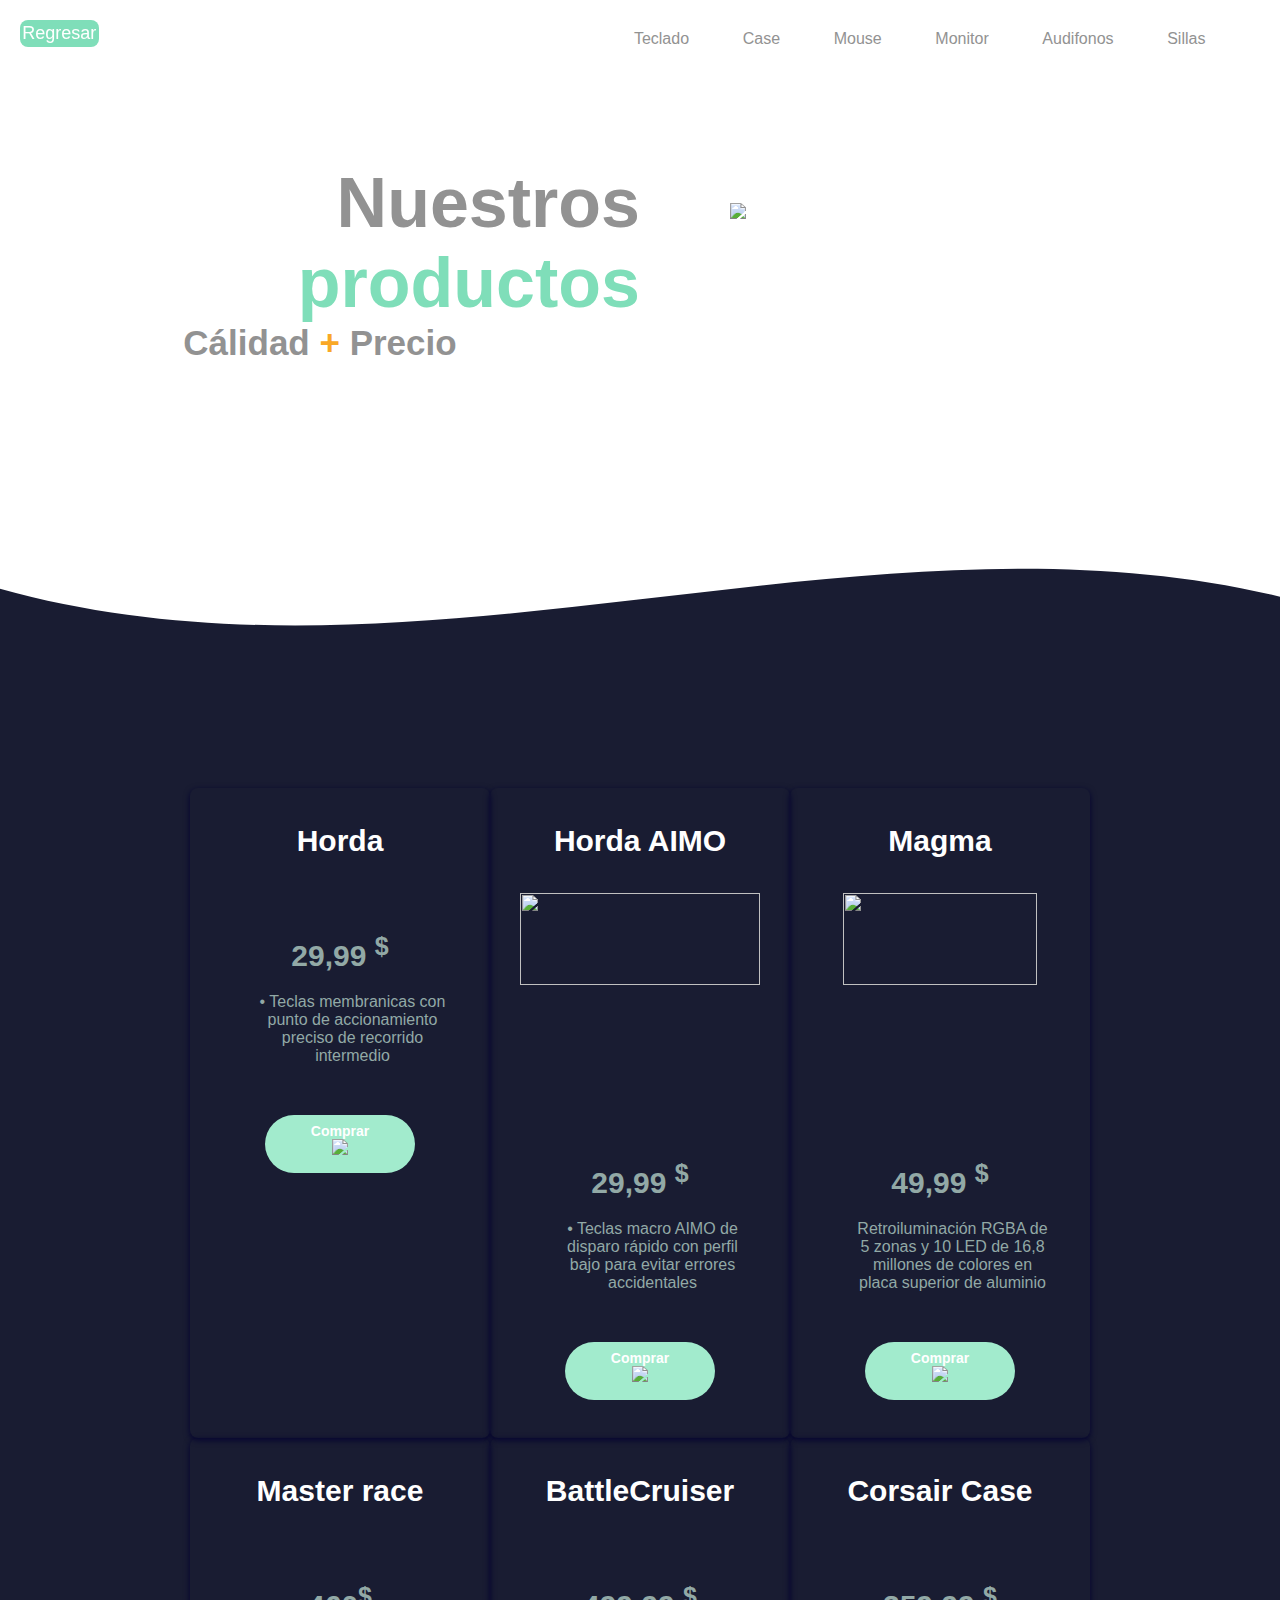
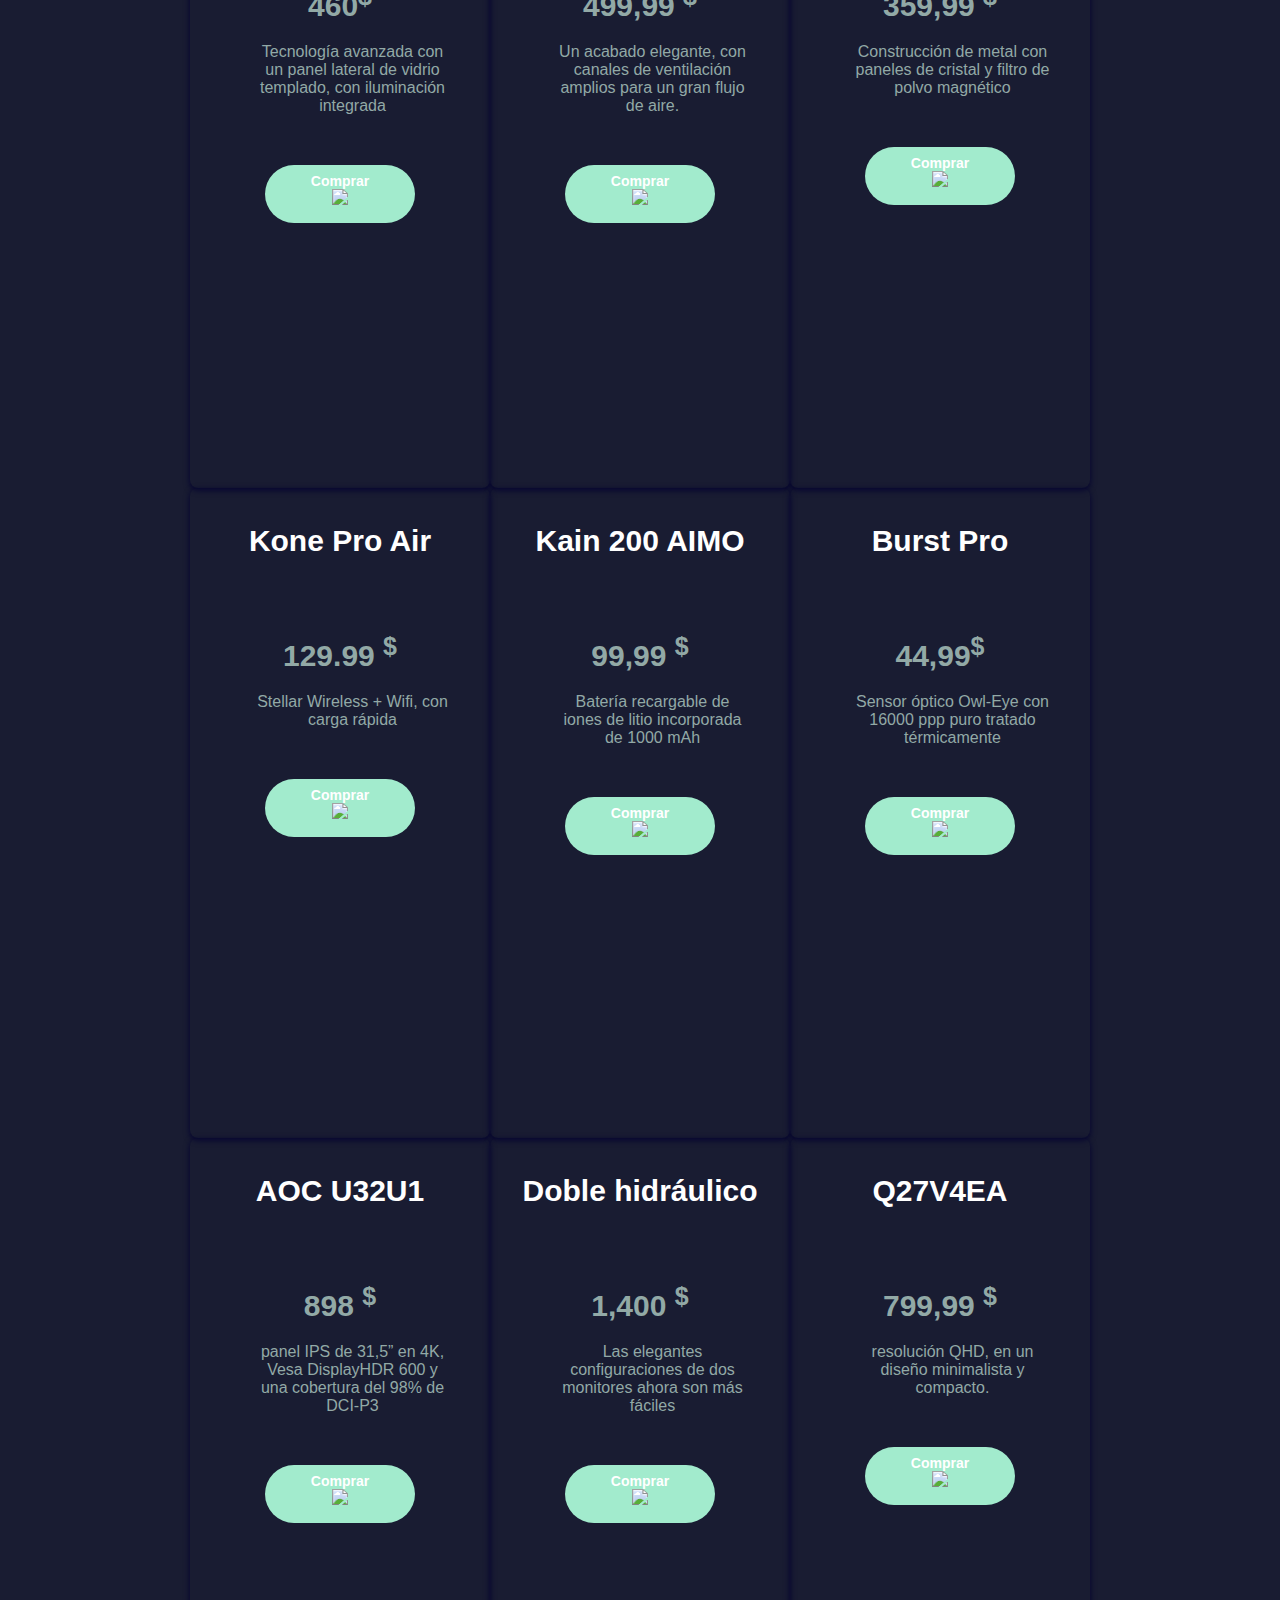
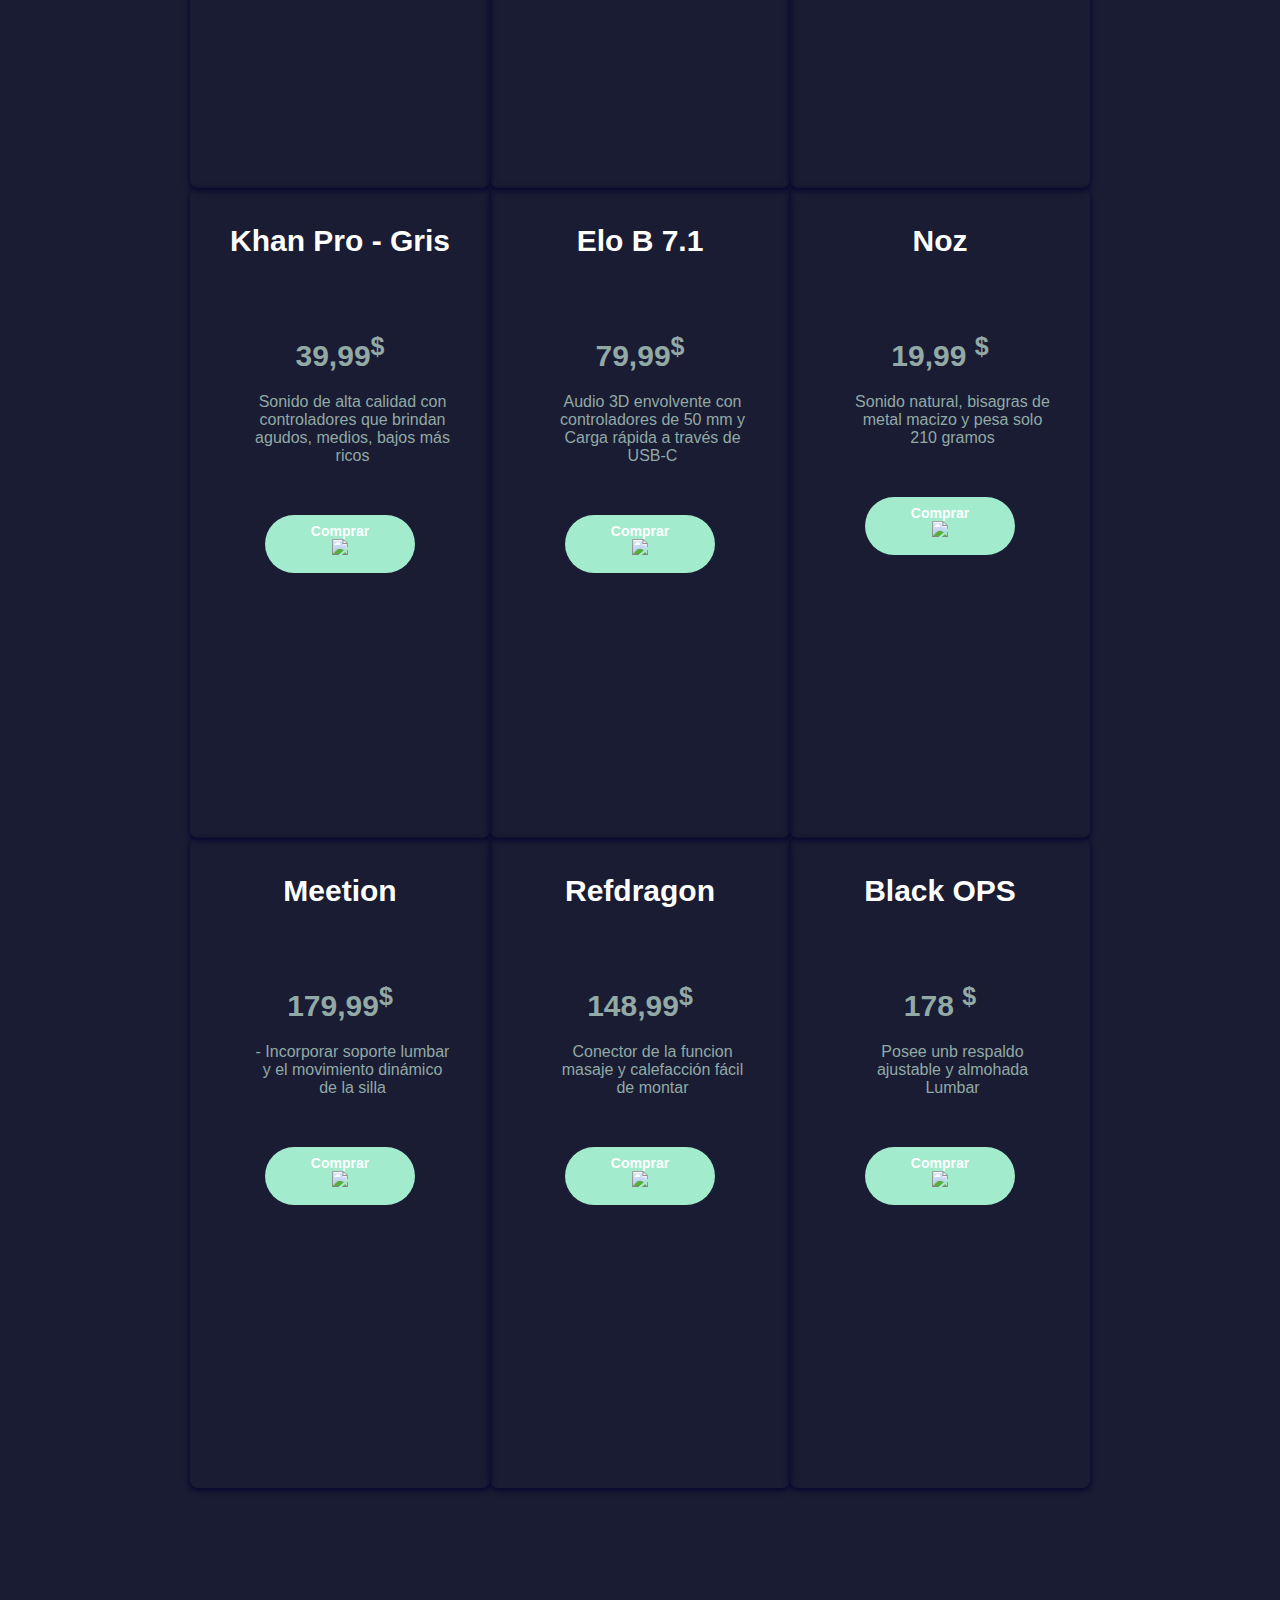
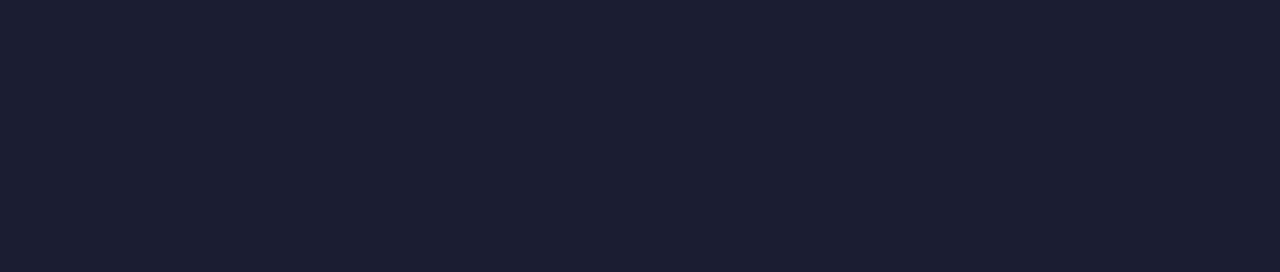
==== productos.html @ 246dfcaa "Add files via upload" ====
<!DOCTYPE html>
<html lang="Es">
<head>
    <meta charset="UTF-8">
    <meta http-equiv="X-UA-Compatible" content="IE=edge">
    <meta name="viewport" content="width=device-width, initial-scale=1.0">
    <link rel="stylesheet" href="styleProd.css">
    <link rel="icon" href="faicon1.ico">
    <title>Nuestros productos</title>
</head>
<body>
    
        <section class="portada">
            <header>
        
            <nav>
            <a href="index.html#galeriapre" id="iconn" class="iconn">Regresar</a>
          
            </nav>  
        
            <div class="productos activoo">
                <a href="#teclado">Teclado</a>
                <a href="#case">Case</a>
                <a href="#mouse">Mouse</a>
                <a href="#monitor">Monitor</a>
                <a href="#audifonos">Audifonos</a>
                <a href="#sillas">Sillas</a>
            </div>
          <section class="textos-header">  
               <h1>
                   Nuestros   <span>productos </span>
                </h1>
        
               <h2> Cálidad  <span>+</span>   Precio</h2>
            </section>
             
        <img src="imagenes/ss.svg" class="imgpor">
            </header>
            <div class="wave"  style="height: 160px; overflow: hidden;" ><svg viewBox="0 0 500 150" preserveAspectRatio="none" style="height: 100%; width: 100%;"><path d="M-17.60,70.16 C157.33,212.26 345.82,-22.59 518.51,102.73 L513.99,157.99 L0.00,150.00 Z" style="stroke: none; fill:#191c32;"></path></svg></div>
                  <script  src="script.js"> </script>
       </section>




<section class="galeria">
    
    <div class="contenedorr" >
        <div class="tabla">
            <h2>Horda</h2>
            <img src="imagenes/Productos/teclado4.png" alt="" class="imgproducto">
            <h3>   29,99 <sup>$</sup></h3>
            <p>• Teclas membranicas con punto de accionamiento preciso de recorrido intermedio</p>
            <a href="#" class="boton" >Comprar <br> <img src="imagenes/añadir.svg"  > </a>

            </div>

        <div class="tabla filtro teclado">
            <h2 id="teclado">Horda AIMO</h2>
            <img src="imagenes/Productos/teclado2.png" alt=""  height="90%"  width="100%" class="imgproducto">
            <h3 class="sup">29,99 <sup>$</sup> </h3>
            <p>• Teclas macro AIMO de disparo rápido con perfil bajo para evitar errores accidentales</p>
            <a href="#" class="boton" >Comprar <br> <img src="imagenes/añadir.svg"  > </a>
        
        </div>


        <div class="tabla filtro teclado">
            <h2>Magma </h2>
            <img src="imagenes/Productos/teclado5.png" alt="" width="90%" class="imgproducto">
            <h3>49,99 <sup>$</sup> </h3>
            <p>Retroiluminación RGBA de 5 zonas y 10 LED de 16,8 millones de colores en placa superior de aluminio</p>
            <a href="#" class="boton" >Comprar<br> <img src="imagenes/añadir.svg"  > </a>
        </div>
          





        

    <div class="tabla filtro case">
        <h2 id="case">Master race</h2>
        <img src="imagenes/Productos/case1.png" alt="" class="imgproducto">
        <h3 class="sup">460<sup>$</sup> </h3>
        <p>Tecnología avanzada con un panel lateral de vidrio templado, con iluminación integrada</p>
        <a href="#" class="boton" >Comprar<br> <img src="imagenes/añadir.svg" > </a>
    </div>  
   

    <div class="tabla  filtro case">
        <h2> BattleCruiser</h2>
        <img src="imagenes/Productos/case4.png" alt="" class="imgproducto">
        <h3> 499,99 <sup>$</sup> </h3>
        
        <p>Un acabado elegante, con canales de ventilación amplios para un gran flujo de aire.</p>
        <a href="#" class="boton">Comprar <br> <img src="imagenes/añadir.svg" > </a>
    </div>

    <div class="tabla  filtro case">
        <h2>Corsair Case </h2>
        <img src="imagenes/Productos/case5.png" alt="" class="imgproducto">
        <h3>359,99 <sup>$</sup> </h3>
        <p>Construcción de metal con paneles de cristal y filtro de polvo magnético</p>
        <a href="#" class="boton" >Comprar<br> <img src="imagenes/añadir.svg"  > </a>
    </div>







  
    <div class="tabla  filtro mouse">
        <h2>Kone Pro Air </h2>
        <img src="imagenes/Productos/mouse5.png" alt="" class="imgproducto">
        <h3>129.99 <sup>$</sup> </h3>
        <p>Stellar Wireless + Wifi, con carga rápida</p>
        <a href="#" class="boton" >Comprar<br> <img src="imagenes/añadir.svg"  > </a>
    </div>

    <div class="tabla  filtro mouse">
        <h2>Kain 200 AIMO</h2>
        <img src="imagenes/producto5.png" alt="" class="imgproducto">
        <h3> 99,99 <sup>$</sup> </h3>
        <p>Batería recargable de iones de litio incorporada de 1000 mAh</p>
        <a href="#" class="boton">Comprar<br> <img src="imagenes/añadir.svg"  > </a>
    </div>

    <div class="tabla  filtro mouse">
        <h2>Burst Pro</h2>
        <img src="imagenes/Productos/mouse6.png" alt="" class="imgproducto">
        <h3>44,99<sup>$</sup> </h3>
        <p>Sensor óptico Owl-Eye con 16000 ppp puro tratado térmicamente</p>
        <a href="#" class="boton" >Comprar<br> <img src="imagenes/añadir.svg"  > </a>
    </div>




    <div class="tabla filtro monitor">
        <h2  id="monitor">AOC U32U1</h2>
        <img src="imagenes/Productos/monitor3.png" alt="" class="imgproducto">
        <h3 class="sup">898 <sup>$</sup> </h3>
        <p> panel IPS de 31,5” en 4K, Vesa DisplayHDR 600 y una cobertura del 98% de DCI-P3</p>
        <a href="#" class="boton" >Comprar<br> <img src="imagenes/añadir.svg"  > </a>
    </div>

    <div class="tabla filtro monitor">
        <h2> Doble hidráulico</h2>
        <img src="imagenes/Productos/monitor4.png" alt="" class="imgproducto">
        <h3> 1,400 <sup>$</sup> </h3>
        <p> Las elegantes configuraciones de dos monitores ahora son más fáciles</p>
        <a href="#" class="boton" >Comprar<br> <img src="imagenes/añadir.svg" > </a>
    </div>

    <div class="tabla filtro monitor">
        <h2>Q27V4EA</h2>
        <img src="imagenes/monitor1.png" alt="" class="imgproducto">
        <h3> 799,99 <sup>$</sup> </h3>
        <p> resolución QHD, en un diseño minimalista y compacto.</p>
        <a href="#" class="boton" >Comprar<br> <img src="imagenes/añadir.svg" > </a>
    </div>

   

    


 
    <div class="tabla filtro audifonos">
        <h2>Khan Pro - Gris</h2>
        <img src="imagenes/Productos/audi13.png" alt="" class="imgproducto">
        <h3>   39,99<sup>$</sup> </h3>
        <p>Sonido de alta calidad con controladores que brindan agudos, medios, bajos más ricos</p>
        <a href="#" class="boton" >Comprar<br> <img src="imagenes/añadir.svg"  > </a>
    </div>

    <div class="tabla filtro audifonos">
        <h2>Elo B 7.1 </h2>
        <img src="imagenes/Productos/audi11.png" alt="" class="imgproducto">
        <h3> 79,99<sup>$</sup> </h3>
        <p>Audio 3D envolvente con controladores de 50 mm y Carga rápida a través de USB-C</p>
        <a href="#" class="boton" >Comprar<br> <img src="imagenes/añadir.svg"  > </a>
    </div>

    <div class="tabla filtro audifonos">
        <h2>Noz</h2>
        <img src="imagenes/Productos/audi5.png" alt="" class="imgproducto">
        <h3> 19,99 <sup>$</sup> </h3>
        <p>Sonido natural, bisagras de metal macizo y pesa solo 210 gramos</p>
        <a href="#" class="boton" >Comprar<br> <img src="imagenes/añadir.svg" > </a>
    </div>




  
    
    <div class="tabla filtro silla">
        <h2>Meetion</h2>
        <img src="imagenes/Productos/silla1.webp" alt="" class="imgproducto">
        <h3>  179,99<sup>$</sup> </h3>
        <p>- Incorporar soporte lumbar y el movimiento dinámico de la silla</p>
        <a href="#" class="boton" >Comprar<br> <img src="imagenes/añadir.svg"  > </a>
    </div>

    <div class="tabla filtro silla">
        <h2>Refdragon</h2>
        <img src="imagenes/silla2.png" alt="" class="imgproducto">
        <h3> 148,99<sup>$</sup> </h3>
        <p>Conector de la funcion masaje y calefacción fácil de montar</p>
        <a href="#" class="boton" >Comprar<br> <img src="imagenes/añadir.svg"  > </a>
    </div>

    <div class="tabla filtro silla">
        <h2>Black OPS</h2>
        <img src="imagenes/Productos/silla4.png" alt="" class="imgproducto">
        <h3> 178 <sup>$</sup> </h3>
        <p>Posee unb respaldo ajustable y almohada Lumbar</p>
        <a href="#" class="boton">Comprar<br> <img src="imagenes/añadir.svg"  > </a>
    </div>
</section>
</body>
</html>
---- styleProd.css ----
*{
    margin: 0;
    padding: 0;
    box-sizing: border-box;
    }
    
    body {
    font-family: 'Poppins', sans-serif;   
    }
    
    
   






header{ 
    width: 100%;
    height: 500px;
    background: #FFF;
    background-size:1025px;
    background-attachment: fixed;
    position: relative;
}

nav{
    position:fixed ;
    top: 20px;
    left:20px;
    display: flex;
    justify-content: flex-start;
}


nav a{
    color: #fff;
    font-weight: 300;
    text-decoration: none;
    font-size: 16px;
    padding:  4%;
    padding-left: 3%;
    display: inline-block;
}


nav > .enlaces{                    /*PARA ACORTAR DISTANCIA ENTRE OPC MENU*/
    padding-bottom: 10%;
}

.productos {
    text-align: right;
    padding: 30px 50px 0 0;
    color:#fff;
    
}

.productos a{
    color: #929292;
    text-decoration: none;
    padding: 2%;
    
    animation: moverIzquierda 2s ease-in;
}




.productos a:hover {
    color: #F9A826;
    
}



.iconn{
    font-size: 18px;
    display: block;
    z-index: 100000000;
    animation: moverIzquierda 1s ease-in;
    border-radius: 8px;
    color: #fff;
    background: #7FDEB9;
}

.iconn:hover{
    color: #929292;
    background: none;
    
}

.iconn:active{
    transform: scale(.8);
}

nav > .enlacesuno {
        text-decoration: none;
        display: inline-block;
        color: #fff;
       font-weight: 300;
       text-decoration: none;
       margin-top: 30px;
       border: 1px solid #fff;
       width: 150px;
       border-radius: 3px;
       padding: 10px 0 ;    
}

header .textos-header {
    display: flex;
    height: 430px;
    align-items: center;
    justify-content: center;
    flex-direction: column;    
    width: 50%;
    color: #fff; 
}

.textos-header h1{
        font-size: 70px;
        animation: moverArriba 1.5s ease-in;
       text-align: end;
        color: #929292;
    } 

    .textos-header h1 span{
        color: #7FDEB9;
    }

    .textos-header h2{
        font-size: 35px;
        text-align:left;
        animation: moverArriba 1.5s ease-in;
       color: #929292;
    }


    .textos-header h2 span{
        color: #F9A826;
    }

    header  .imgpor{
        position: relative;
        justify-content: space-around;
        height: 45%;
        left: 57%;
        bottom: 55%;
        animation: moverDerecha 2.5s ease-in;
    }


  
    @keyframes moverIzquierda{
        0%{
            opacity: 0;
            transform: translateX(-100px);
        }
        
        100%{
            opacity: 1;
            transform: translate(0);
        }
    }

    @keyframes moverArriba{
        0%{
            opacity: 0;
            transform: translateY(100px);
        }

        100%{
            opacity: 1;
            transform: translate(0);
        }
    }

    @keyframes moverDerecha{
        0%{
            opacity: 0;
            transform: translatex(100px);
        }

        100%{
            opacity: 1;
            transform: translate(0);
        }
    }

    


    .uno{
 clip-path: circle(0% at 0 0);
 clip-path: circle(0% at 0 0);  
}

.dos{
    clip-path: circle(150% at 0 0);
    clip-path: circle(150% at 0 0);    
}









.galeria{
    background: #191c32;
    position: relative;
    padding-bottom: 30%;
}


.contenedorr{
    width: 150%;
    max-width: 900px;
    margin: auto;
    display: flex;
    justify-content: center;
    align-items: center;
    flex-wrap: wrap;
    background: #191c32;
    padding-top: 10%;
}


.contenedorr p{
    padding: 0px 10px 30px 35px;
    font-weight: 300;
    text-justify: justify;
    color: #92A9A6;
}

.tabla{
    width: 30%;
    height: 650px;
    margin: auto;
    box-shadow: 0px 0px 1px 0px rgb(56, 56, 56);
    border-radius: 8px;
    padding: 30px;
    text-align: center;
    flex-grow: 1;
    color:#fff ;
    padding-top: 4%;
    padding-bottom: 4%;
    justify-content: space-around;
    box-shadow: 0 2px  6px 0 rgb(3, 2, 48);
}

.tabla>h2{
    font-size: 30px;
    margin-bottom: 35px;
    
}

.tabla>h3{
    color: #92A9A6;
}


.tabla p{
    padding: 0px 10px 30px 35px;
    font-weight: 300;
    text-justify: justify;
    color: #92A9A6;
}


.tabla img{
    height: 40%;
    margin-bottom: 35px;
}

.tabla> h3{
    font-size: 30px;
    margin-bottom: 20px;
}

.tabla >p{
    display: block;
    margin-bottom: 20px;
}

.boton{
    display: inline-block;
    width: 150px;
    height: 10%;
    padding: 8px;
    background: #a2ebcd;
    text-decoration: none;
    color: #FFF;
    border-radius: 100px;
    text-align: center;
    font-size: 14px;
    font-weight: 600;
    margin: auto;
    flex-wrap: wrap;
    padding-bottom: -10%;
}

.boton img{
    height: 75%;
}

/*
.boton:hover{
    background: #F9A826;
} */


.tabla:hover{
    border-radius: 8px;
    background: #000428;  /* fallback for old browsers */
background: -webkit-linear-gradient(to right, #004e92, #000428);  /* Chrome 10-25, Safari 5.1-6 */
background: linear-gradient(to right, #004e92, #000428); /* W3C, IE 10+/ Edge, Firefox 16+, Chrome 26+, Opera 12+, Safari 7+ */


    color: #fff;
    transition: 0.5s all;
    transform: scale(1);
    cursor: pointer;
}

.tabla:hover h2{
    color: #FFF;
}

.tabla .imgproducto:hover{
    transform: scale(1.2);
    transition: all ease 1.3s;
    cursor: pointer;
}


/* Media query para pantallas más pequeñas */
@media (max-width: 768px) {
    /* Modifica el tamaño del encabezado */
    header {
        height: 300px;
    }

    /* Alinea el menú a la izquierda */
    nav {
        left: 10px;
    }

    /* Ajusta el tamaño del texto del menú */
    nav a {
        font-size: 14px;
    }

    /* Ajusta el padding de los productos */
    .productos {
        padding: 20px 30px 0 0;
    }

    /* Ajusta el tamaño del icono */
    .iconn {
        font-size: 16px;
    }

    /* Modifica el tamaño del texto del encabezado */
    .textos-header h1 {
        font-size: 40px;
        margin-top: -10%;
    }

    .textos-header h2 {
        font-size: 20px;
        margin-left: -50%;
        margin-top: 2%;
    }

    /* Ajusta la posición de la imagen */
    .imgpor {
        left: 50%;
        bottom: 60%;
    }
}

/* Media query para pantallas aún más pequeñas */
@media (max-width: 480px) {
    /* Modifica el tamaño del encabezado */
    header {
        height: 200px;
    }

    /* Ajusta el tamaño del texto del menú */
    nav a {
        font-size: 12px;
    }

    /* Ajusta el padding de los productos */
    .productos {
        padding: 10px 20px 0 0;
    }

    /* Ajusta el tamaño del icono */
    .iconn {
        font-size: 14px;
    }

    /* Modifica el tamaño del texto del encabezado */
    .textos-header h1 {
        font-size: 32px;
        margin-top: -15%;
    }

    .textos-header h2 {
        font-size: 18px;
        margin-left: -60%;
        margin-top: 0;
    }

    /* Ajusta la posición de la imagen */
    .imgpor {
        left: 50%;
        bottom: 50%;
    }
}
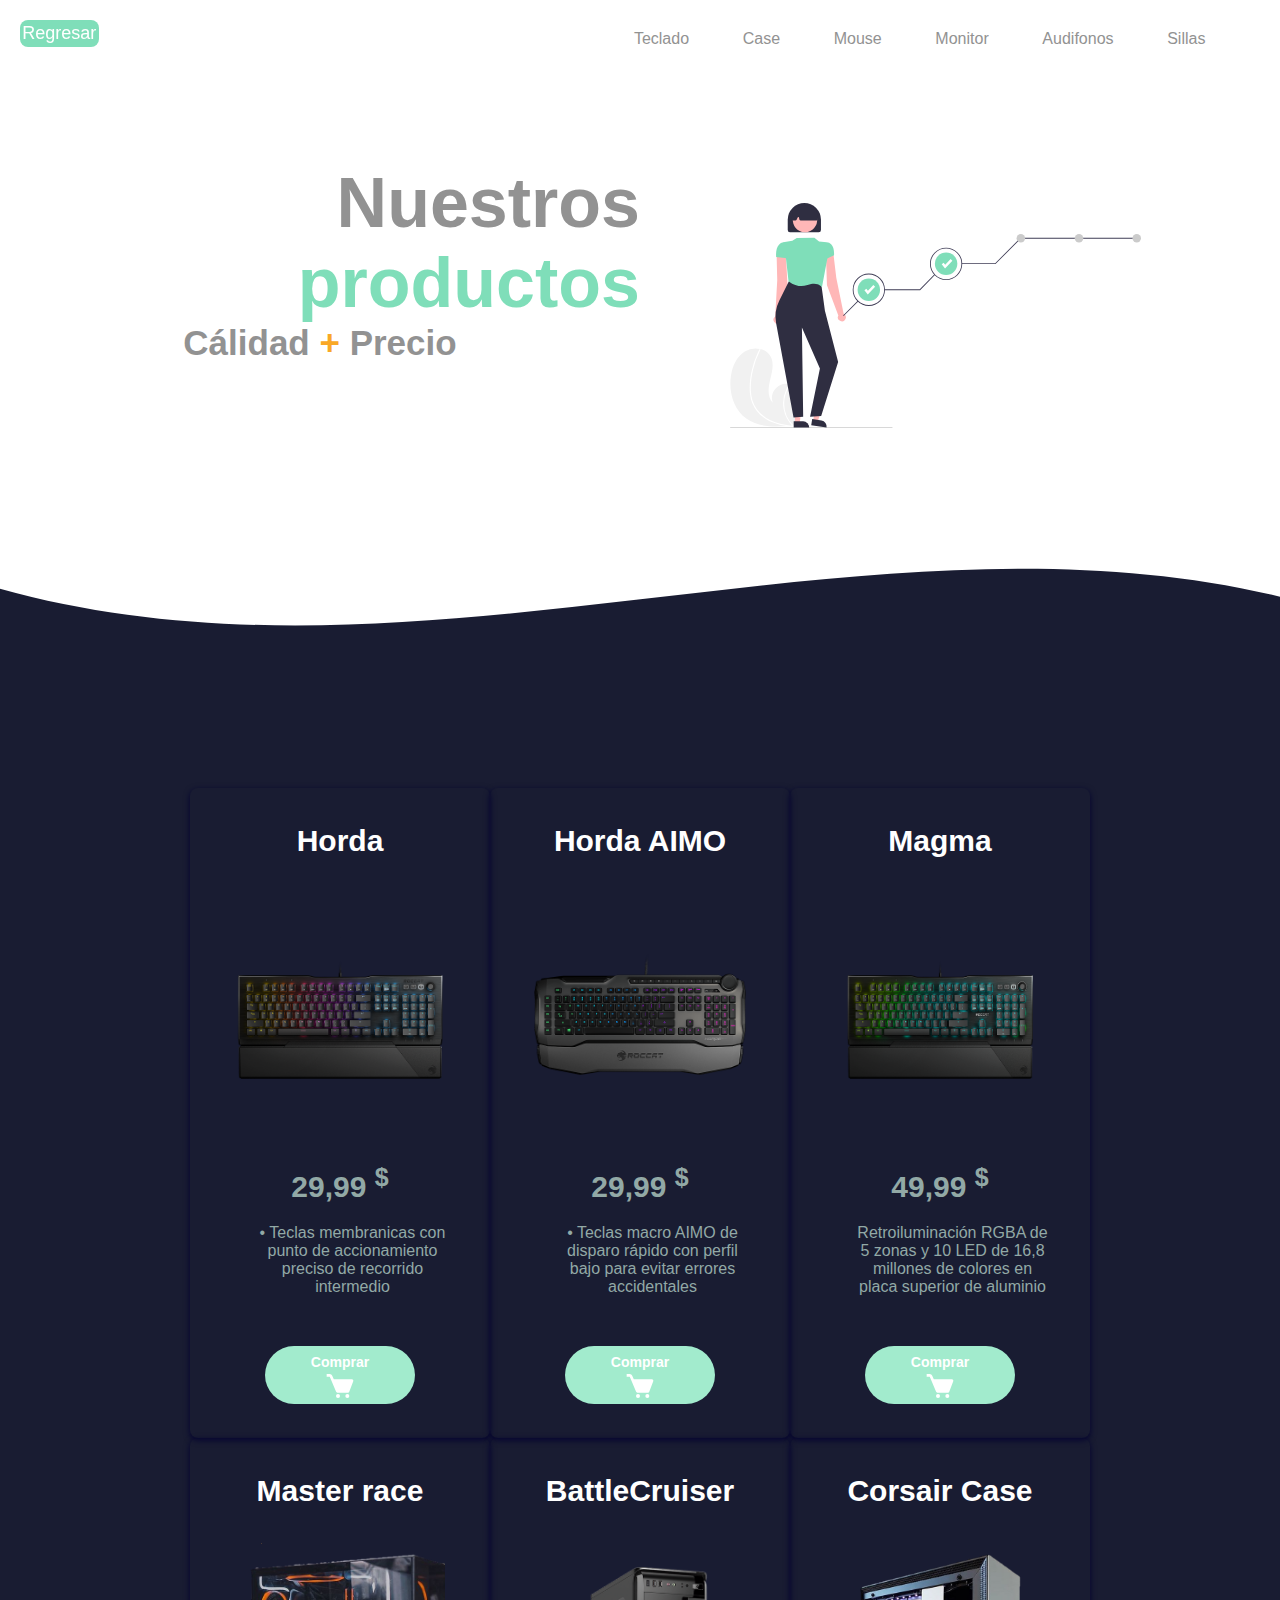
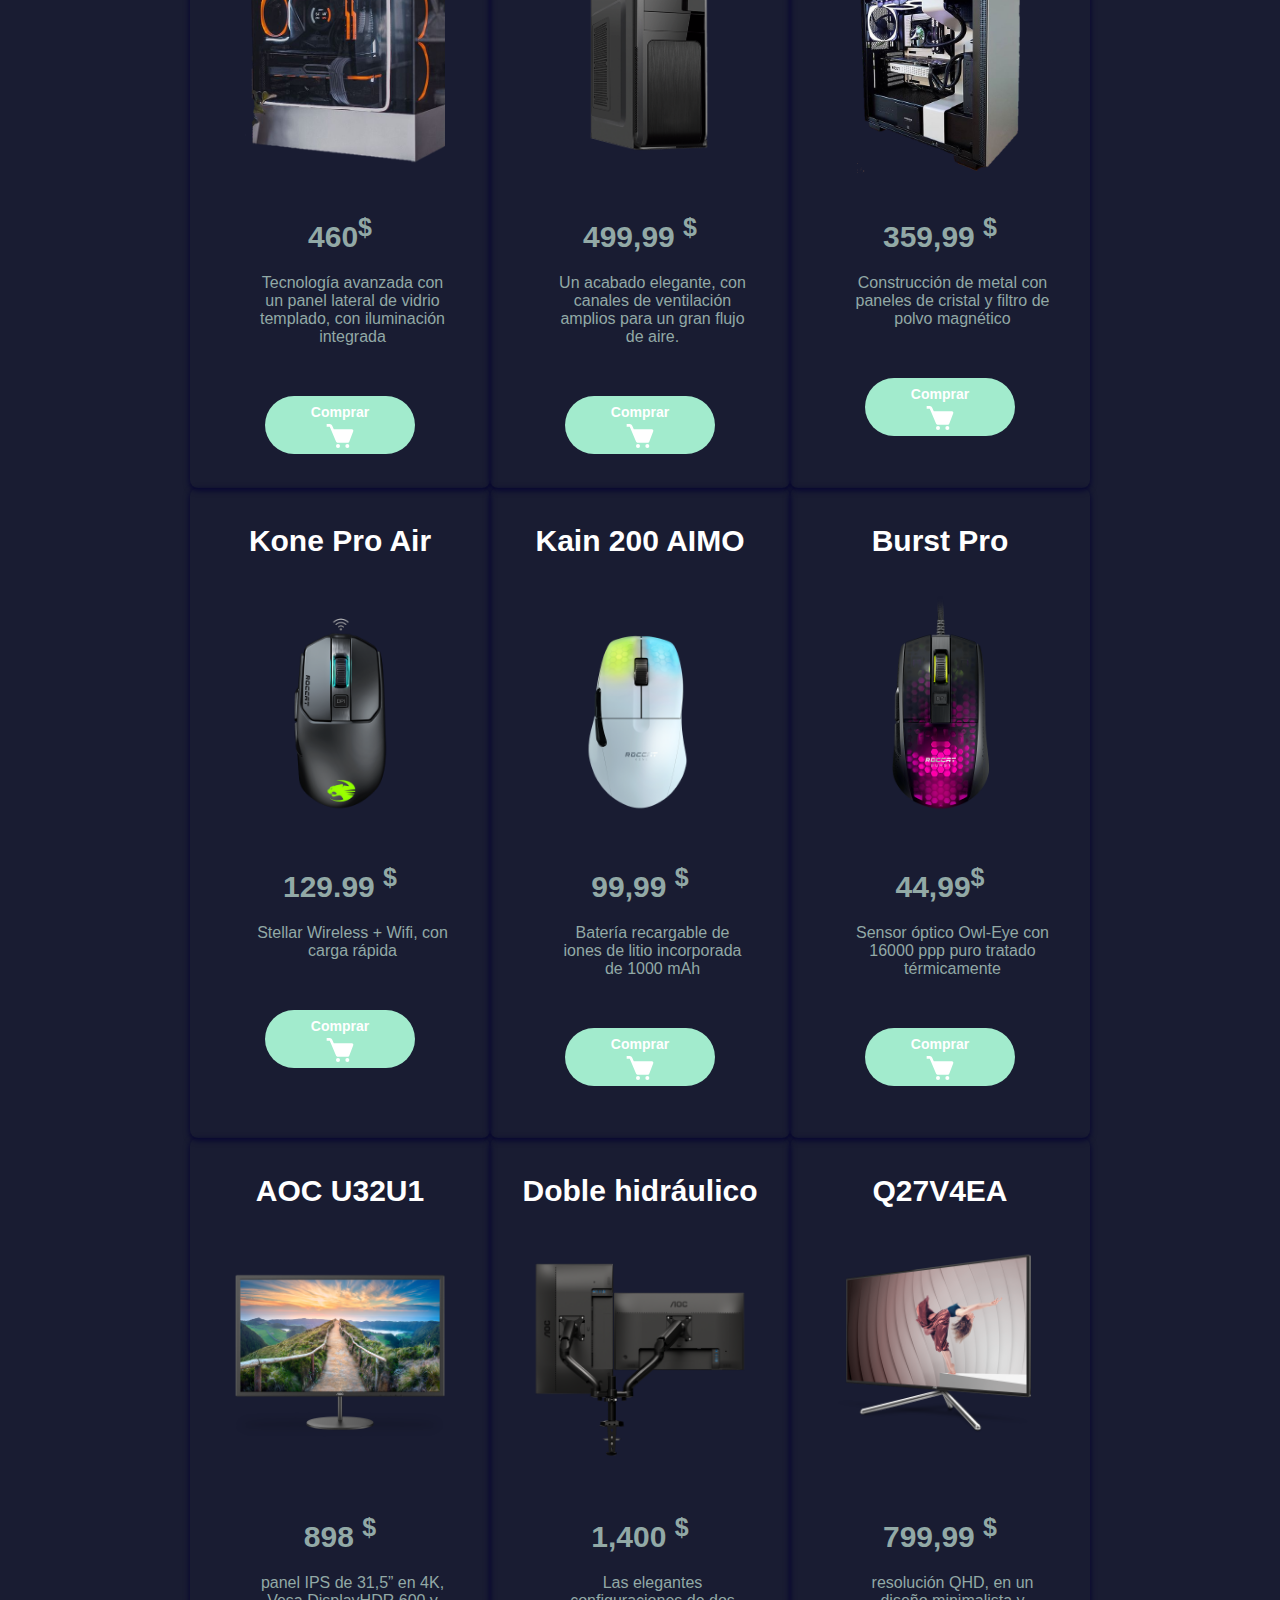
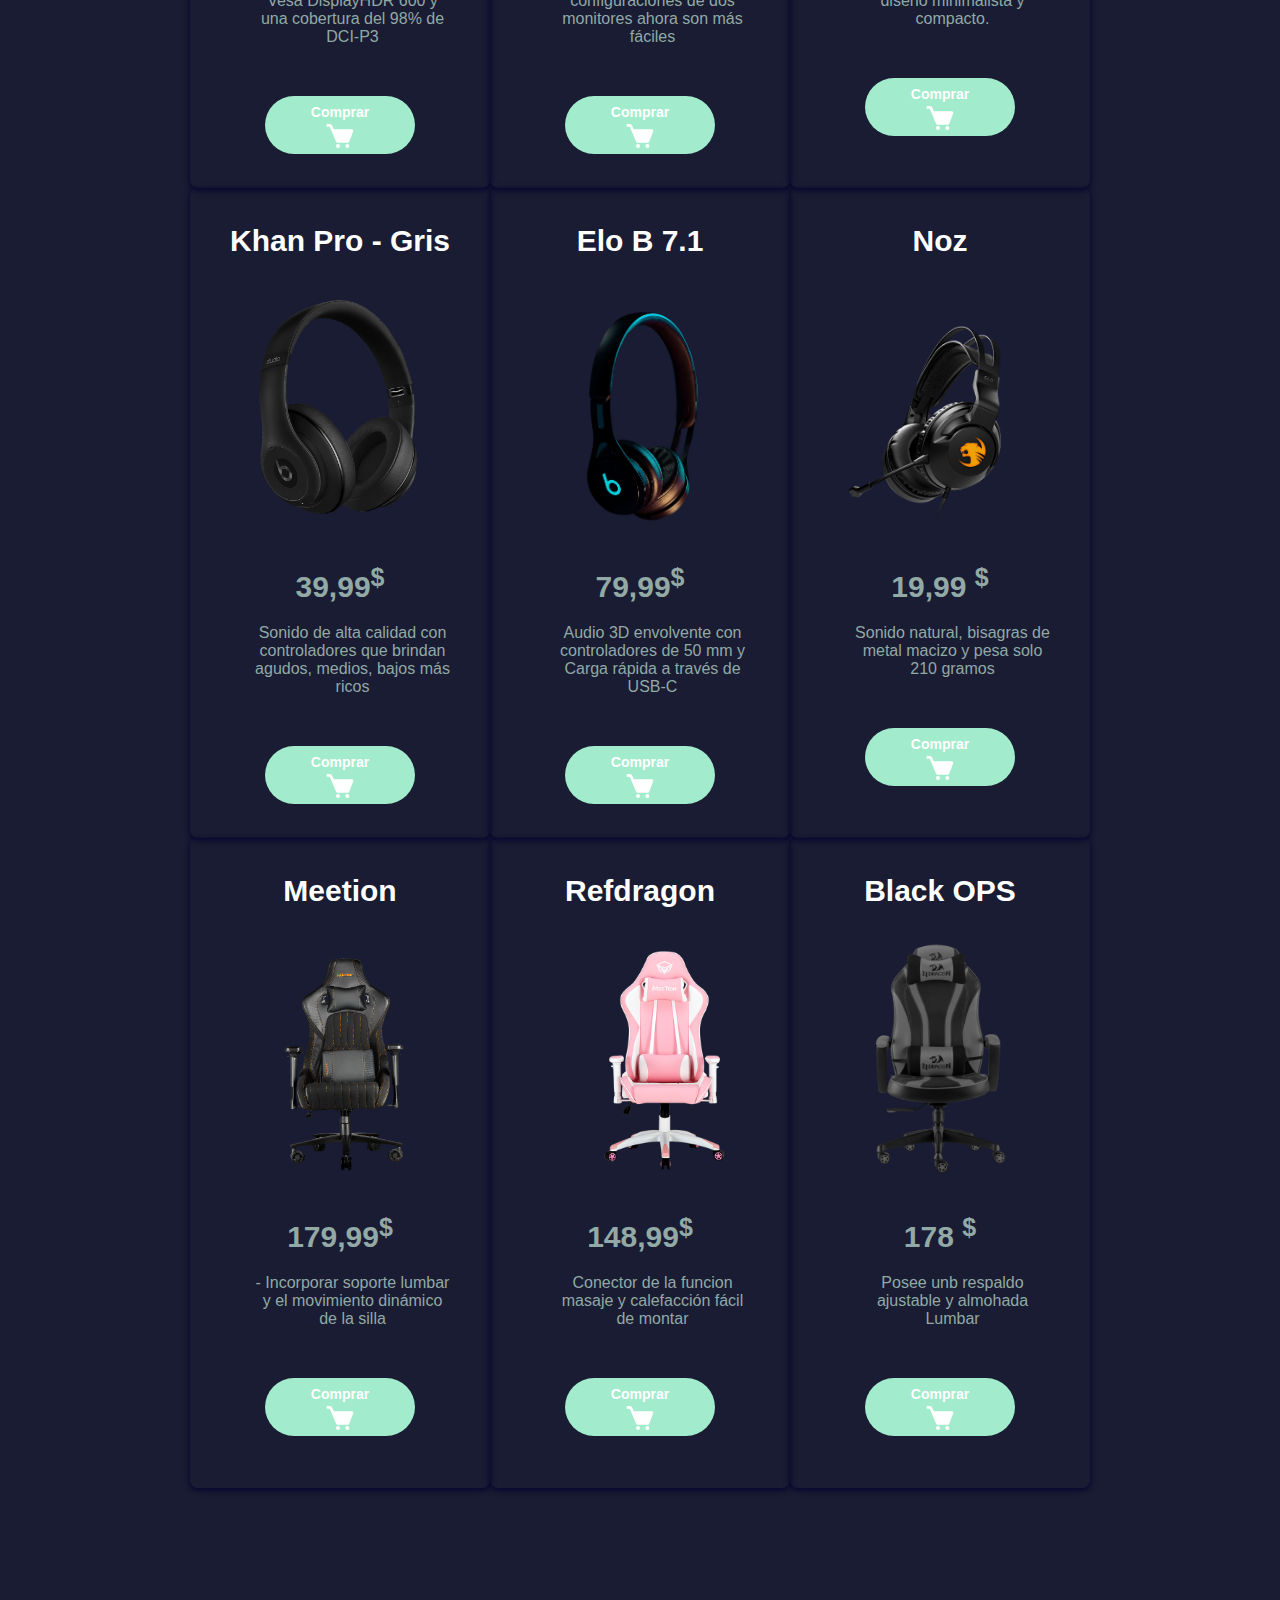
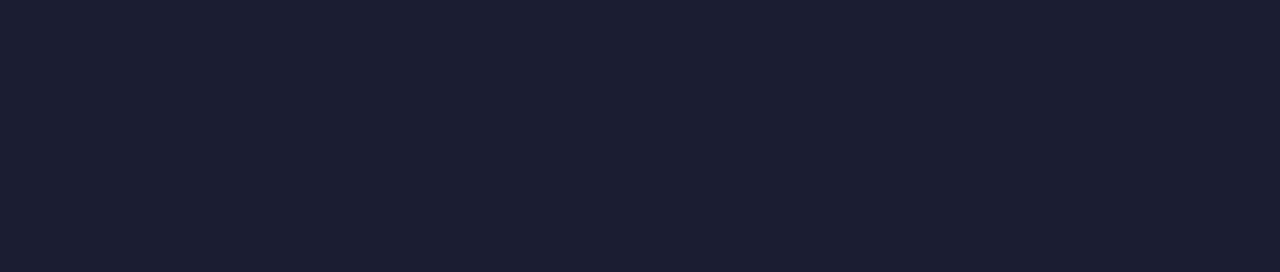
==== commit c92667d2: "Update productos.html" ====
--- a/productos.html
+++ b/productos.html
@@ -114,7 +114,7 @@
 
   
     <div class="tabla  filtro mouse">
-        <h2>Kone Pro Air </h2>
+        <h2 id="mouse">Kone Pro Air </h2>
         <img src="imagenes/Productos/mouse5.png" alt="" class="imgproducto">
         <h3>129.99 <sup>$</sup> </h3>
         <p>Stellar Wireless + Wifi, con carga rápida</p>
@@ -171,7 +171,7 @@
 
  
     <div class="tabla filtro audifonos">
-        <h2>Khan Pro - Gris</h2>
+        <h2 id="audifonos">Khan Pro - Gris</h2>
         <img src="imagenes/Productos/audi13.png" alt="" class="imgproducto">
         <h3>   39,99<sup>$</sup> </h3>
         <p>Sonido de alta calidad con controladores que brindan agudos, medios, bajos más ricos</p>
@@ -200,7 +200,7 @@
   
     
     <div class="tabla filtro silla">
-        <h2>Meetion</h2>
+        <h2 id="sillas">Meetion</h2>
         <img src="imagenes/Productos/silla1.webp" alt="" class="imgproducto">
         <h3>  179,99<sup>$</sup> </h3>
         <p>- Incorporar soporte lumbar y el movimiento dinámico de la silla</p>
@@ -224,4 +224,4 @@
     </div>
 </section>
 </body>
-</html>+</html>
